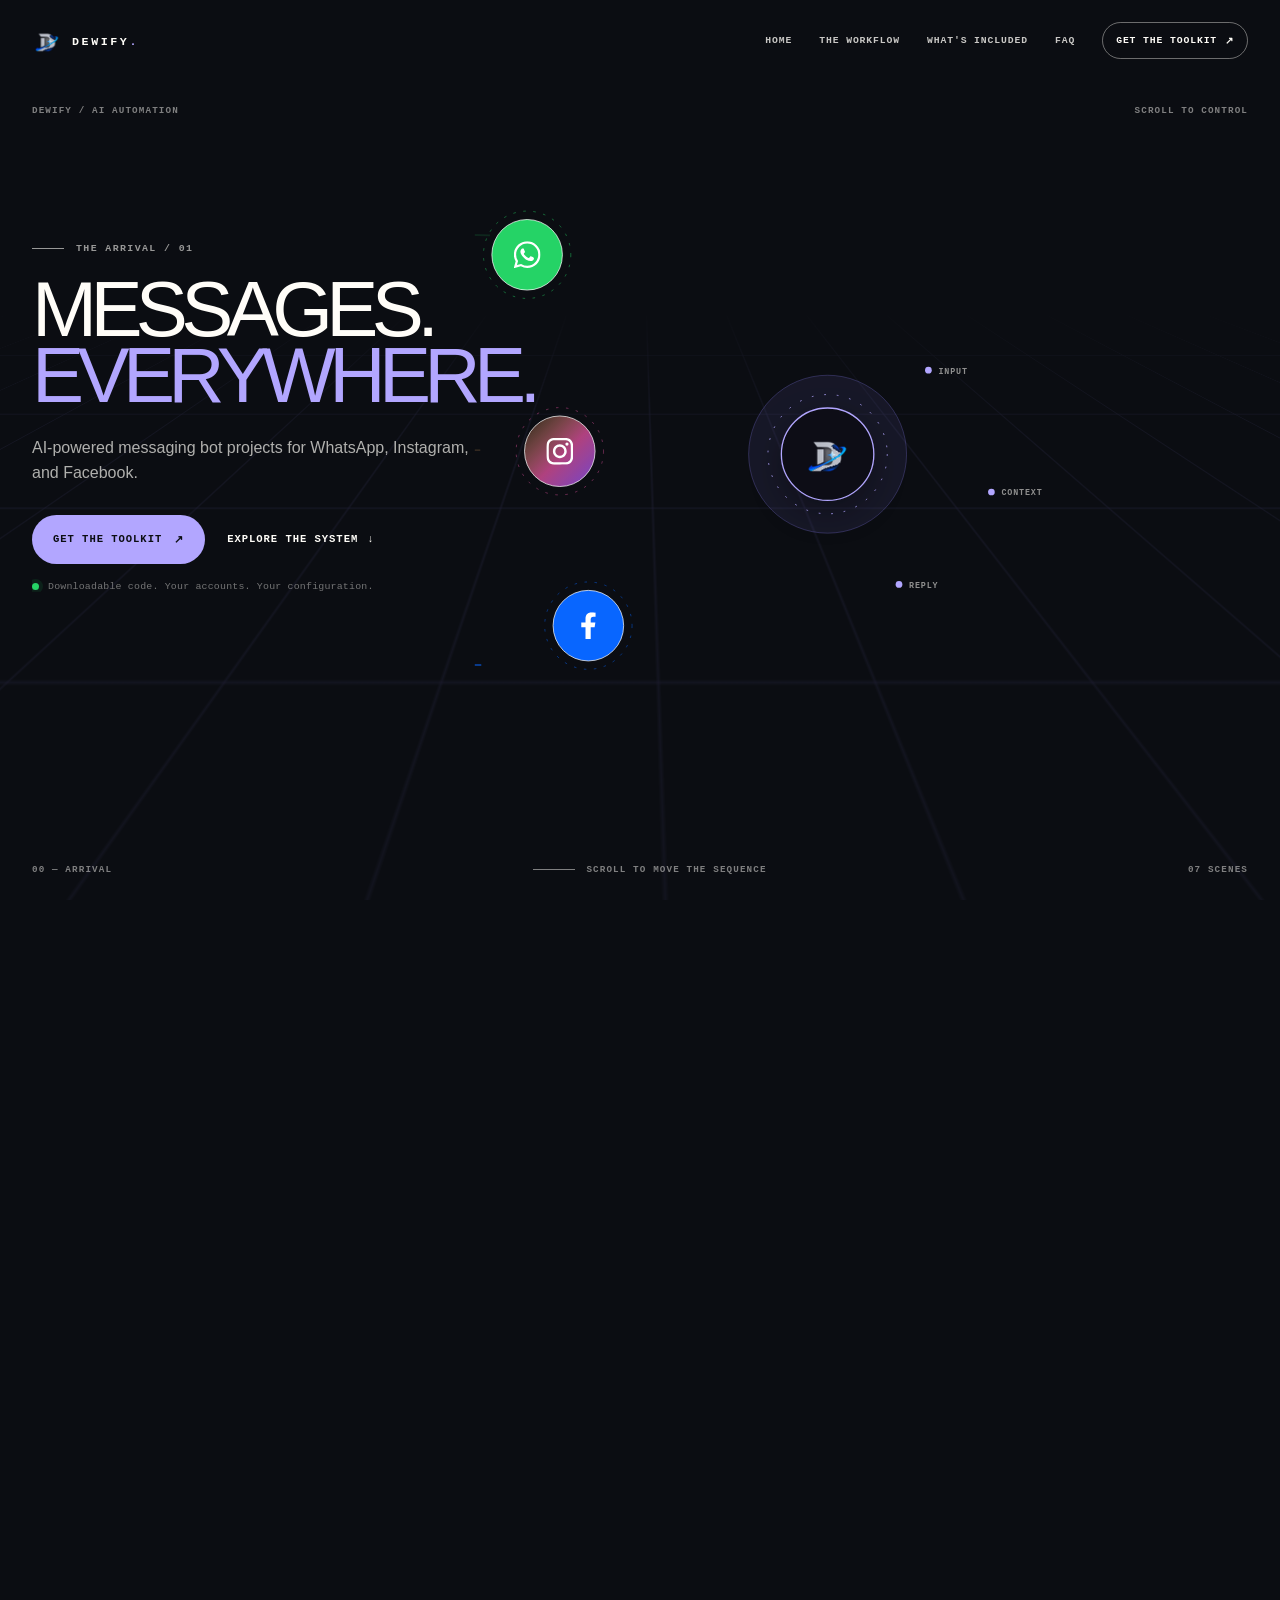
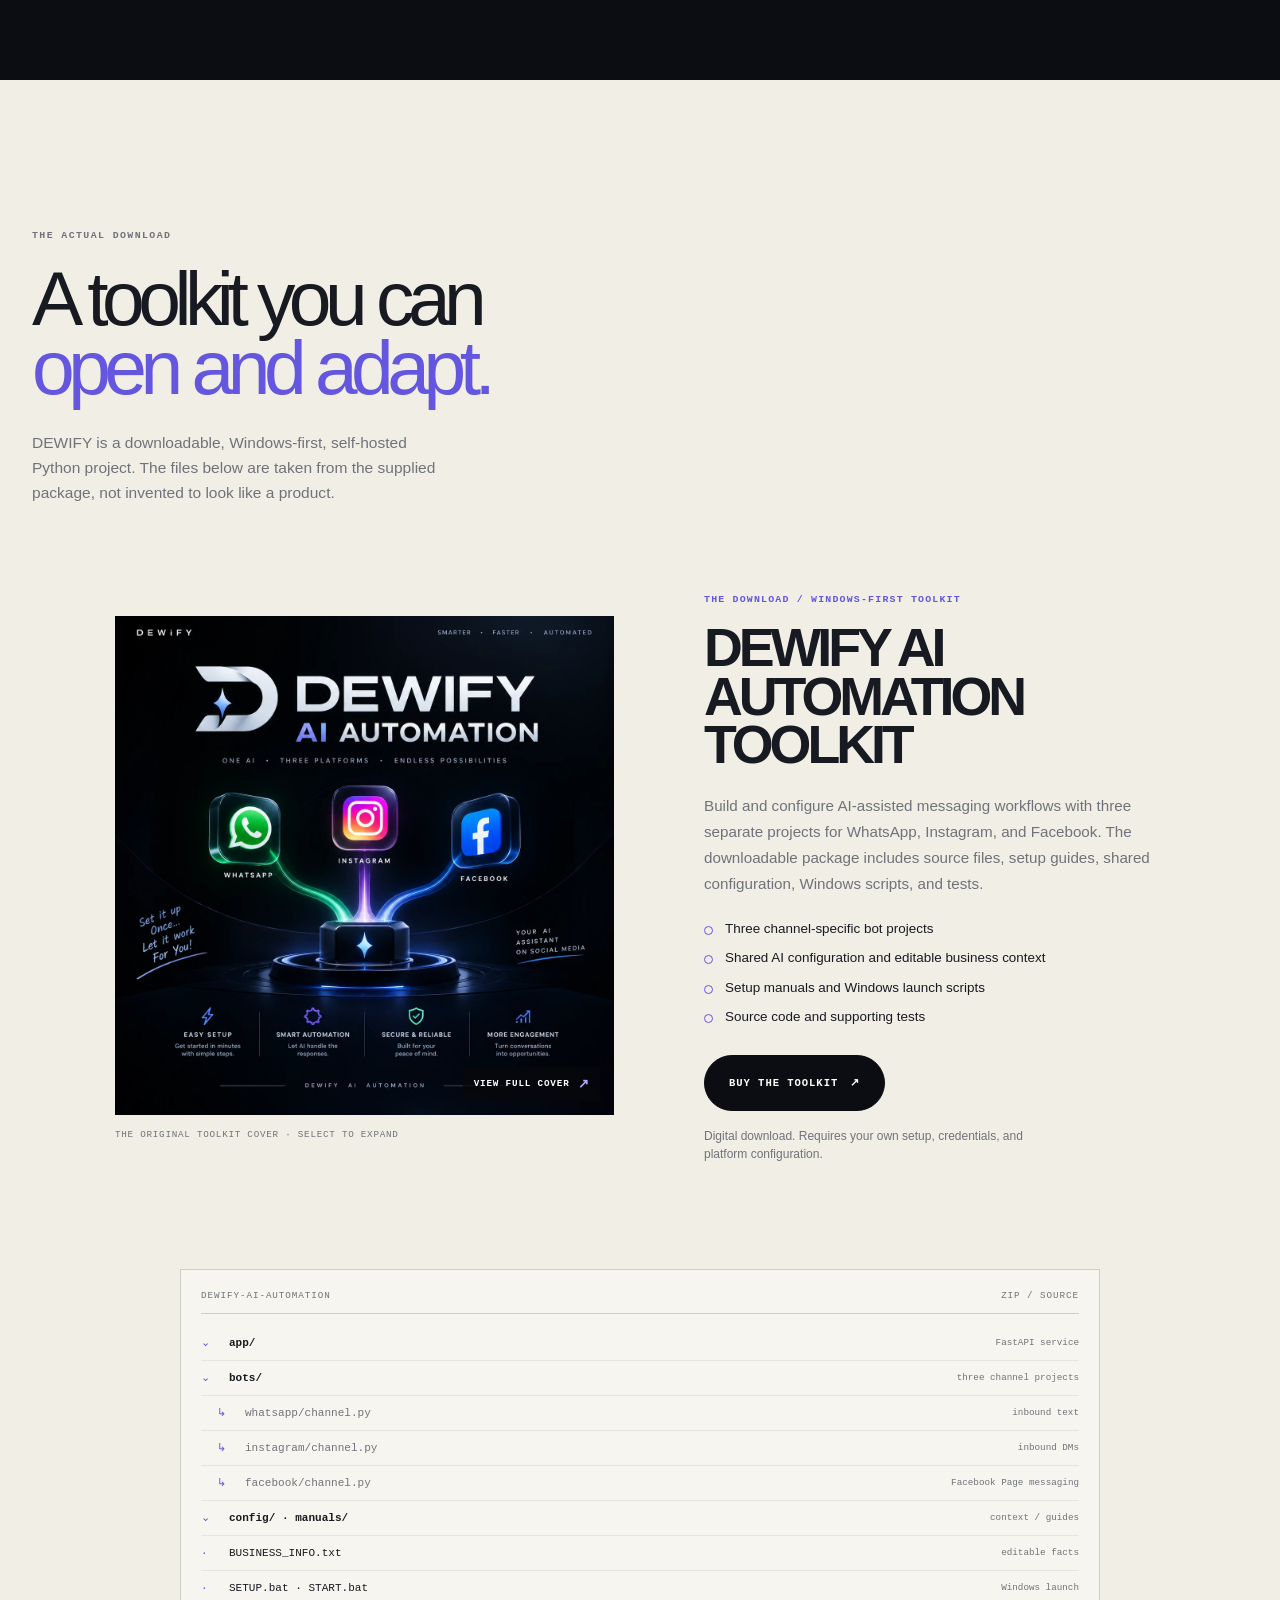
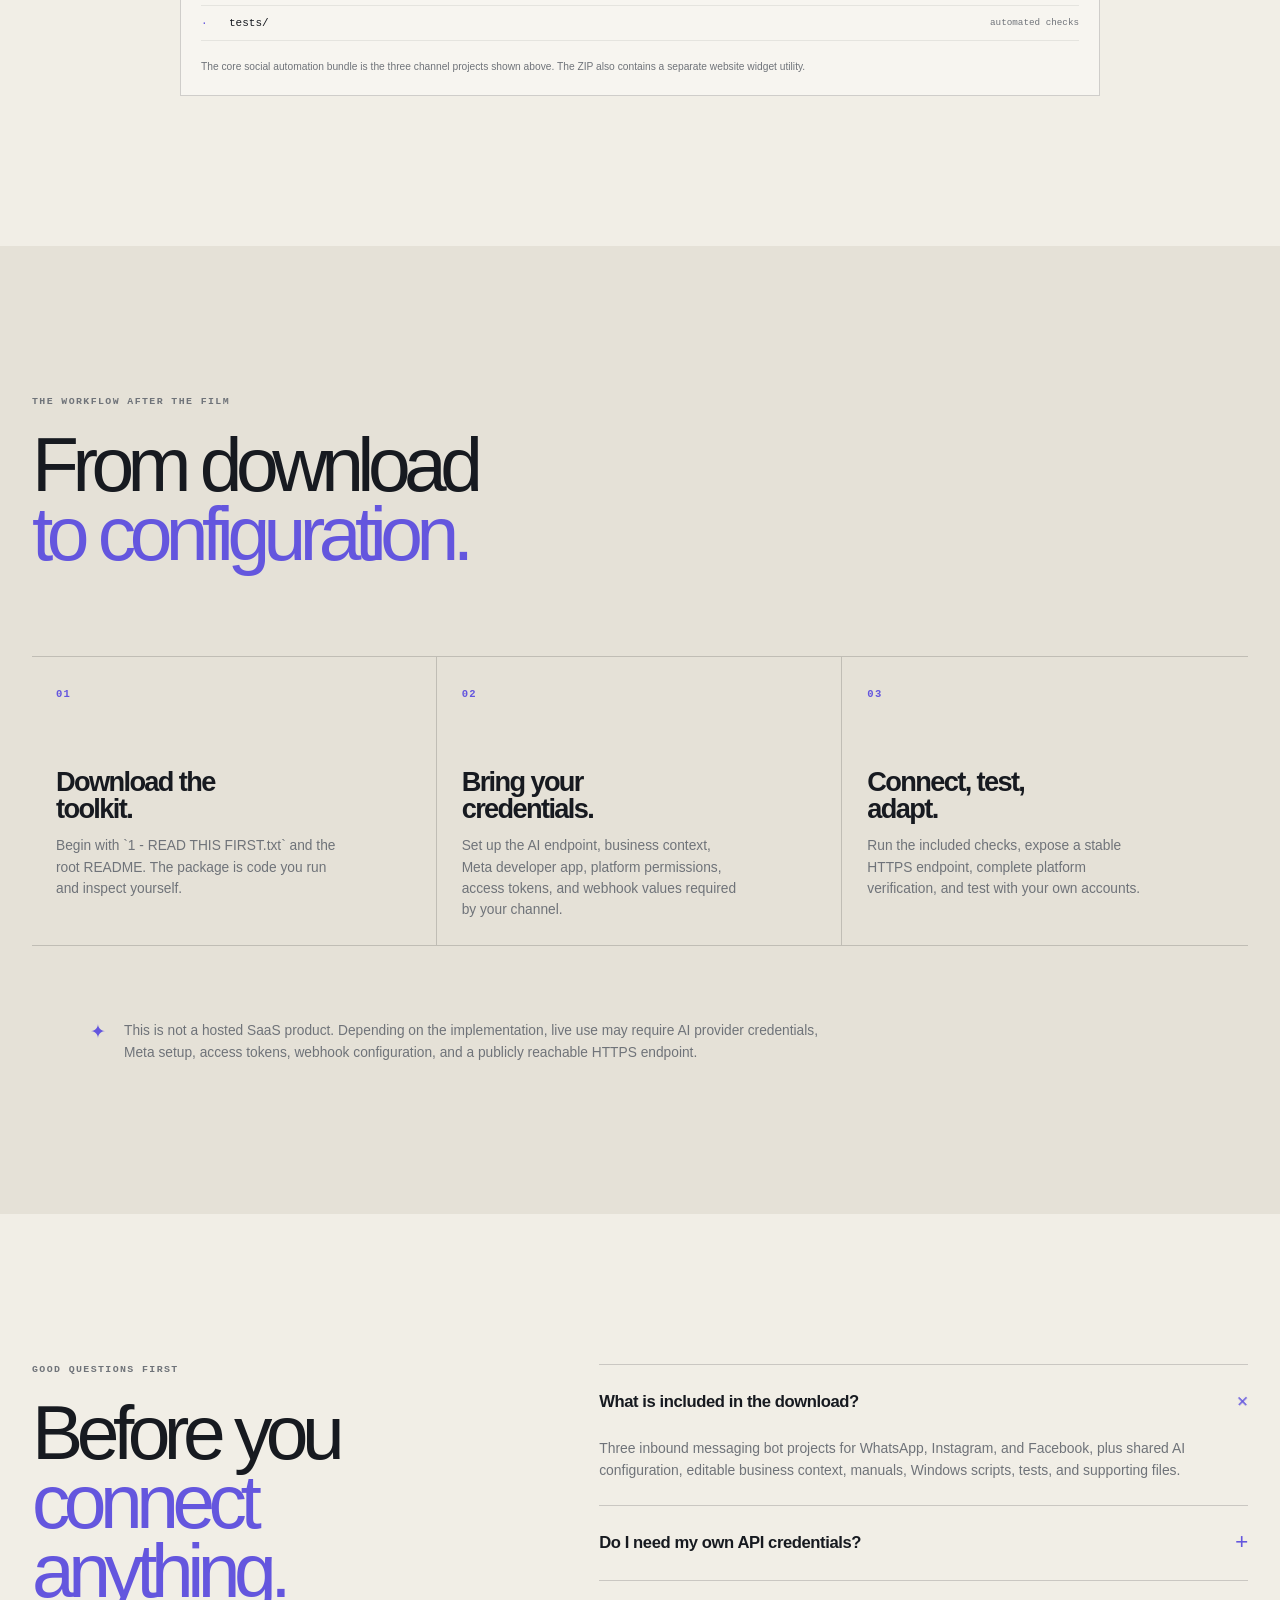
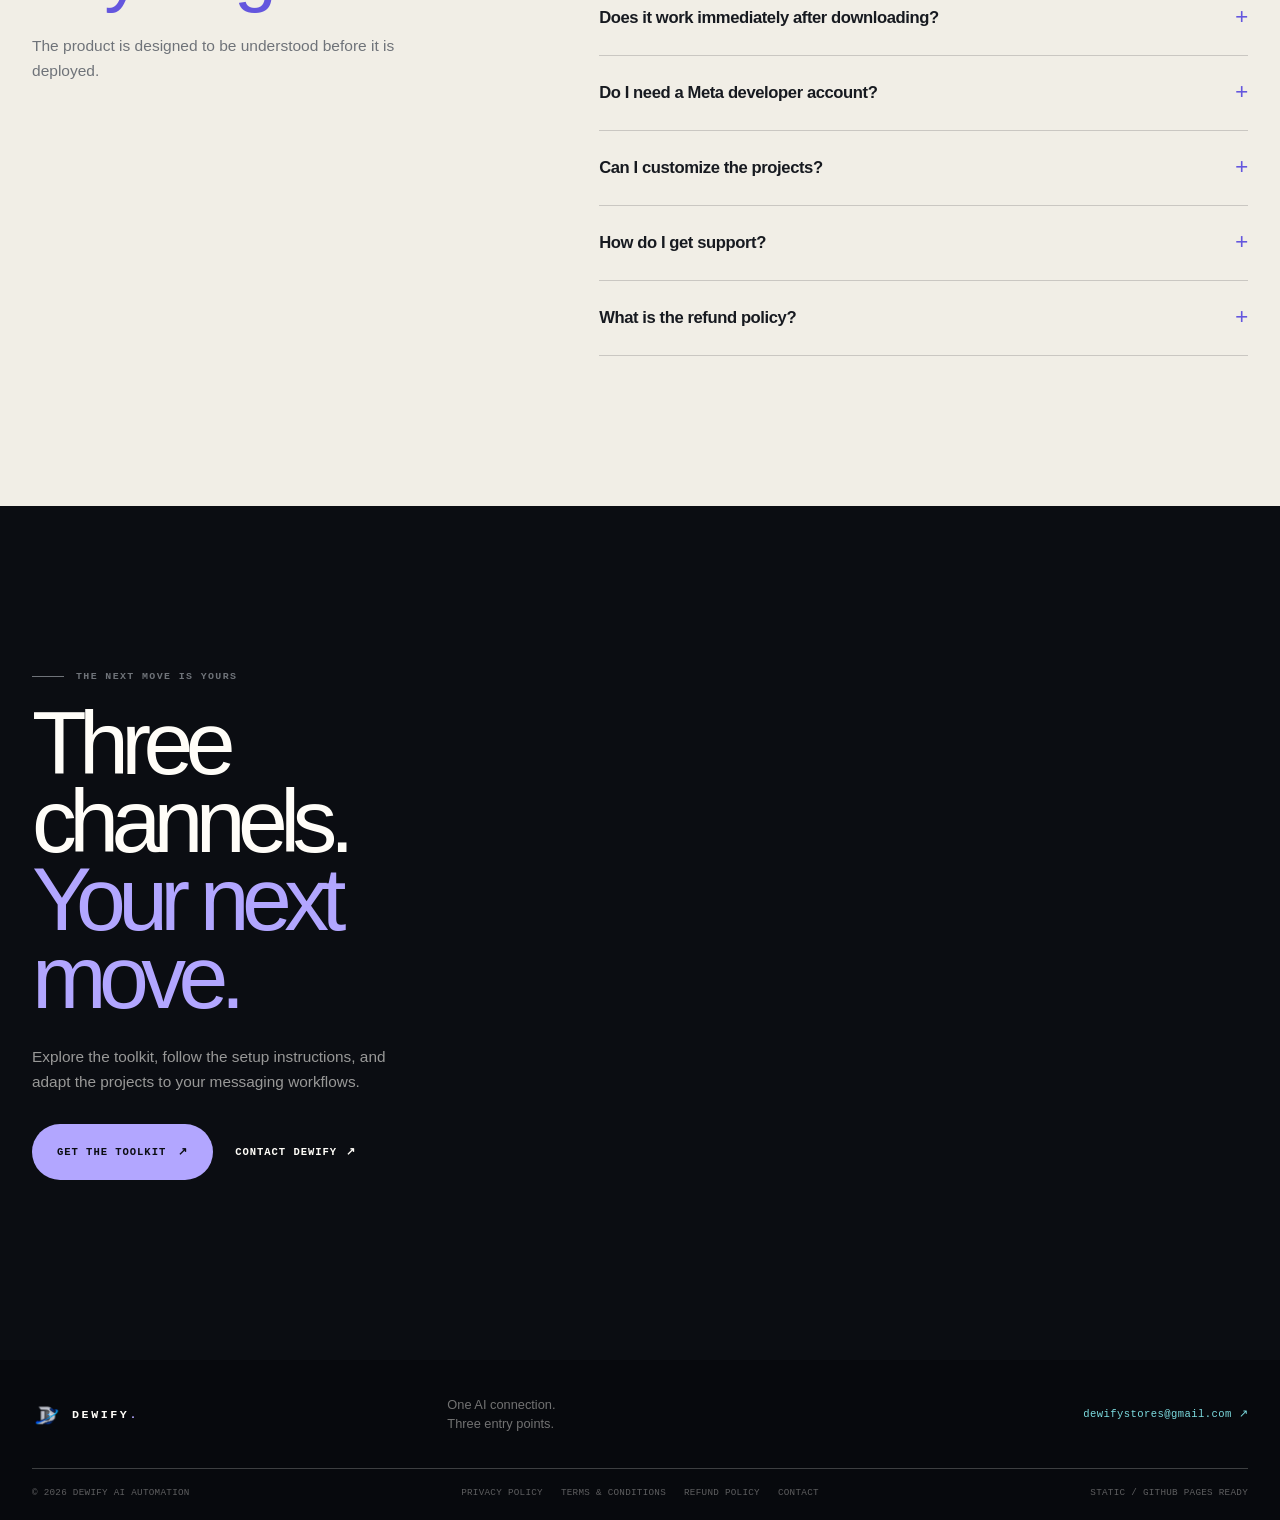
==== index.html @ 30bed389 "Add files via upload" ====
<!doctype html>
<html lang="en">
<head>
  <meta charset="utf-8">
  <meta name="viewport" content="width=device-width, initial-scale=1">
  <meta name="theme-color" content="#0b0d12">
  <meta name="description" content="DEWIFY AI AUTOMATION — a downloadable toolkit of WhatsApp, Instagram, and Facebook bot projects.">
  <meta property="og:type" content="website">
  <meta property="og:title" content="DEWIFY AI AUTOMATION — Messages. Everywhere.">
  <meta property="og:description" content="Three messaging-bot projects. One toolkit to inspect, configure, and adapt.">
  <meta property="og:image" content="assets/dewify-toolkit-cover.webp">
  <meta name="twitter:image" content="assets/dewify-toolkit-cover.webp">
  <meta name="twitter:card" content="summary">
  <link rel="icon" href="assets/favicon.ico" sizes="any">
  <link rel="icon" type="image/png" sizes="256x256" href="assets/dewify-mark.png">
  <link rel="stylesheet" href="style.css">
  <title>DEWIFY AI AUTOMATION — Messages. Everywhere.</title>
</head>
<body data-page="home">
  <a class="skip-link" href="#main-content">Skip to content</a>
  <div class="site-shell">
    <header class="site-header" data-header>
      <a class="wordmark" href="index.html" aria-label="DEWIFY AI AUTOMATION home">
        <img class="wordmark-mark" src="assets/dewify-mark.png" alt="" width="44" height="36" aria-hidden="true">
        <span class="wordmark-text">DEWIFY<span class="wordmark-dot">.</span></span>
      </a>
      <button class="menu-toggle" type="button" aria-expanded="false" aria-controls="site-nav" aria-label="Open navigation"><span></span><span></span></button>
      <nav class="site-nav" id="site-nav" aria-label="Primary navigation">
        <a href="#home">Home</a>
        <a href="#how-it-works">The Workflow</a>
        <a href="#package">What's Included</a>
        <a href="#faq">FAQ</a>
        <a class="nav-cta js-product-cta" href="mailto:dewifystores@gmail.com?subject=DEWIFY%20AI%20AUTOMATION%20Toolkit">Get the Toolkit <span aria-hidden="true">↗</span></a>
      </nav>
    </header>

    <main id="main-content">
      <section class="film" id="home" data-film aria-label="DEWIFY cinematic product story">
        <div class="film-pin">
          <div class="film-warm" aria-hidden="true"></div>
          <div class="film-grid" aria-hidden="true"></div>
          <video class="film-video" id="film-video" muted playsinline preload="metadata" poster="assets/field-loop-poster.jpg" aria-hidden="true">
            <source src="assets/field-loop.mp4" type="video/mp4">
          </video>
          <div class="film-topline"><span>DEWIFY / AI AUTOMATION</span><span>SCROLL TO CONTROL</span></div>

          <div class="film-graphic" aria-hidden="true">
            <svg class="workflow-svg" viewBox="0 0 1000 760" role="presentation">
              <defs>
                <linearGradient id="routeWa" x1="0" y1="0" x2="1" y2="1"><stop offset="0" stop-color="#25d366" stop-opacity=".12"/><stop offset="1" stop-color="#25d366" stop-opacity=".9"/></linearGradient>
                <linearGradient id="routeIg" x1="0" y1="0" x2="1" y2="1"><stop offset="0" stop-color="#f5b35e" stop-opacity=".12"/><stop offset=".55" stop-color="#d84f9a" stop-opacity=".8"/><stop offset="1" stop-color="#784bde" stop-opacity=".92"/></linearGradient>
                <linearGradient id="routeFb" x1="0" y1="0" x2="1" y2="1"><stop offset="0" stop-color="#0866ff" stop-opacity=".12"/><stop offset="1" stop-color="#0866ff" stop-opacity=".9"/></linearGradient>
                <filter id="nodeShadow" x="-50%" y="-50%" width="200%" height="200%"><feDropShadow dx="0" dy="14" stdDeviation="18" flood-color="#000" flood-opacity=".32"/></filter>
              </defs>
              <path class="route route--wa" d="M70 124 C260 124 325 280 490 385" pathLength="1"/>
              <path class="route route--ig" d="M70 380 C270 380 340 380 490 385" pathLength="1"/>
              <path class="route route--fb" d="M70 636 C255 636 330 490 490 385" pathLength="1"/>
              <path class="route route--orbit" d="M490 385 C640 295 765 308 930 218" pathLength="1"/>
              <path class="route route--orbit route--orbit-two" d="M490 385 C650 475 790 510 930 590" pathLength="1"/>

              <g class="platform-node platform-node--wa" data-platform="wa" transform="translate(70 124)"><circle class="node-disc node-disc--wa" r="42"/><image href="assets/whatsapp.svg" x="-16" y="-16" width="32" height="32"/><circle class="node-ring" r="52"/></g>
              <g class="platform-node platform-node--ig" data-platform="ig" transform="translate(70 380)"><circle class="node-disc node-disc--ig" r="42"/><image href="assets/instagram.svg" x="-16" y="-16" width="32" height="32"/><circle class="node-ring" r="52"/></g>
              <g class="platform-node platform-node--fb" data-platform="fb" transform="translate(70 636)"><circle class="node-disc node-disc--fb" r="42"/><image href="assets/facebook.svg" x="-16" y="-16" width="32" height="32"/><circle class="node-ring" r="52"/></g>

              <g class="core-node" data-core-node transform="translate(490 385)"><circle class="core-halo" r="94"/><circle class="core-disc" r="55" filter="url(#nodeShadow)"/><image href="assets/dewify-mark.png" x="-30" y="-30" width="60" height="60" preserveAspectRatio="xMidYMid meet"/><circle class="core-ring" r="71"/></g>
              <g class="signal-node signal-node--one"><circle r="4"/><text x="12" y="4">INPUT</text></g>
              <g class="signal-node signal-node--two"><circle r="4"/><text x="12" y="4">CONTEXT</text></g>
              <g class="signal-node signal-node--three"><circle r="4"/><text x="12" y="4">REPLY</text></g>
            </svg>
            <div class="message-shape message-shape--one"><span></span><span></span><span></span></div>
            <div class="message-shape message-shape--two"><span></span><span></span><span></span></div>
            <div class="message-shape message-shape--three"><span></span><span></span><span></span></div>
          </div>

          <div class="film-copy container">
            <article class="film-scene film-scene--arrival is-active" data-scene-copy="0" aria-hidden="false">
              <p class="scene-kicker"><span class="kicker-line"></span> THE ARRIVAL / 01</p>
              <h1>MESSAGES.<br><em>EVERYWHERE.</em></h1>
              <p class="scene-lede">AI-powered messaging bot projects for WhatsApp, Instagram, and Facebook.</p>
              <div class="scene-actions"><a class="button button--accent js-product-cta" href="mailto:dewifystores@gmail.com?subject=DEWIFY%20AI%20AUTOMATION%20Toolkit">Get the Toolkit <span aria-hidden="true">↗</span></a><a class="text-link text-link--light" href="#how-it-works">Explore the system <span aria-hidden="true">↓</span></a></div>
              <p class="scene-footnote"><span class="status-dot" aria-hidden="true"></span> Downloadable code. Your accounts. Your configuration.</p>
            </article>
            <article class="film-scene" data-scene-copy="1" aria-hidden="true"><p class="scene-kicker"><span class="kicker-line"></span> WHATSAPP / 02</p><h2>ONE CHANNEL.<br><em>CONNECTED.</em></h2><p class="scene-lede">A focused project for supported inbound WhatsApp text messages through the official Cloud API.</p><span class="scene-tag">CONCEPTUAL PATH / NOT A LIVE ACCOUNT</span></article>
            <article class="film-scene" data-scene-copy="2" aria-hidden="true"><p class="scene-kicker"><span class="kicker-line"></span> INSTAGRAM / 03</p><h2>ANOTHER CHANNEL.<br><em>SAME IDEA.</em></h2><p class="scene-lede">A separate Instagram messaging project shaped around the same configurable AI connection and business context.</p><span class="scene-tag">CONFIGURABLE / INSPECTABLE / ADAPTABLE</span></article>
            <article class="film-scene" data-scene-copy="3" aria-hidden="true"><p class="scene-kicker"><span class="kicker-line"></span> FACEBOOK / 04</p><h2>THREE PROJECTS.<br><em>ONE TOOLKIT.</em></h2><p class="scene-lede">Facebook completes the set with a separate Page messaging project, giving you three channel implementations in one toolkit.</p><span class="scene-tag">WHATSAPP · INSTAGRAM · FACEBOOK</span></article>
            <article class="film-scene film-scene--converge" data-scene-copy="4" aria-hidden="true"><p class="scene-kicker"><span class="kicker-line"></span> CONVERGENCE / 05</p><h2>YOUR WORKFLOW<br><em>STARTS HERE.</em></h2><p class="scene-lede">Follow the paths into one DEWIFY-branded starting point. The toolkit gives you components to configure, test, and make your own.</p><span class="scene-tag">ONE AI CONNECTION / THREE ENTRY POINTS</span></article>
            <article class="film-scene film-scene--product" data-scene-copy="5" aria-hidden="true"><p class="scene-kicker"><span class="kicker-line"></span> THE REAL PRODUCT / 06</p><h2>NOT JUST AN IDEA.<br><em>A TOOLKIT TO BUILD WITH.</em></h2><p class="scene-lede">Real files, manuals, scripts, and tests — not a fake dashboard and not a hosted service.</p><span class="scene-tag">PYTHON · CONFIG · MANUALS · TESTS</span></article>
            <article class="film-scene film-scene--finish" data-scene-copy="6" aria-hidden="true"><p class="scene-kicker"><span class="kicker-line"></span> THE FINISH / 07</p><h2>THREE CHANNELS.<br><em>YOUR NEXT MOVE.</em></h2><p class="scene-lede">Explore the toolkit, follow the setup instructions, and adapt the projects to your messaging workflows.</p><div class="scene-actions"><a class="button button--accent js-product-cta" href="mailto:dewifystores@gmail.com?subject=DEWIFY%20AI%20AUTOMATION%20Toolkit">Get the Toolkit <span aria-hidden="true">↗</span></a><a class="text-link text-link--light" href="mailto:dewifystores@gmail.com?subject=DEWIFY%20Support">Contact DEWIFY <span aria-hidden="true">↗</span></a></div></article>
          </div>
          <div class="film-file-card" aria-hidden="true"><span>DOWNLOAD / SOURCE</span><strong>DEWIFY-AI-AUTOMATION</strong><small>app/ · bots/ · config/ · manuals/</small></div>
          <div class="film-bottomline"><span data-film-progress>00 — ARRIVAL</span><span class="film-scroll-note"><span class="scroll-line"></span> Scroll to move the sequence</span><span>07 SCENES</span></div>
        </div>
      </section>

      <section class="calm-section package-section" id="package" aria-labelledby="package-title">
        <div class="container calm-intro"><p class="eyebrow">The actual download</p><h2 id="package-title">A toolkit you can<br><em>open and adapt.</em></h2><p class="calm-lede">DEWIFY is a downloadable, Windows-first, self-hosted Python project. The files below are taken from the supplied package, not invented to look like a product.</p></div>
        <div class="container package-grid">
          <article class="product-showcase" aria-labelledby="product-title">
            <div class="product-artwork">
              <button class="product-cover-open" type="button" data-cover-open aria-label="Open the full DEWIFY AI Automation Toolkit cover">
                <img class="product-cover-image" src="assets/dewify-toolkit-cover.webp" alt="DEWIFY AI Automation cover showing the brand mark and connected WhatsApp, Instagram, and Facebook platform icons" width="1254" height="1254" loading="lazy" decoding="async">
                <span class="cover-open-cue" aria-hidden="true">VIEW FULL COVER <span>↗</span></span>
              </button>
              <p class="product-image-caption">THE ORIGINAL TOOLKIT COVER · SELECT TO EXPAND</p>
            </div>
            <div class="product-copy">
              <p class="product-eyebrow">THE DOWNLOAD / WINDOWS-FIRST TOOLKIT</p>
              <h3 id="product-title">DEWIFY AI AUTOMATION TOOLKIT</h3>
              <p class="product-description">Build and configure AI-assisted messaging workflows with three separate projects for WhatsApp, Instagram, and Facebook. The downloadable package includes source files, setup guides, shared configuration, Windows scripts, and tests.</p>
              <ul class="product-includes" aria-label="Included in the toolkit">
                <li>Three channel-specific bot projects</li>
                <li>Shared AI configuration and editable business context</li>
                <li>Setup manuals and Windows launch scripts</li>
                <li>Source code and supporting tests</li>
              </ul>
              <a class="button button--dark button--large js-product-cta" data-contact-subject="Purchase request: DEWIFY AI AUTOMATION Toolkit" href="mailto:dewifystores@gmail.com?subject=Purchase%20request%3A%20DEWIFY%20AI%20AUTOMATION%20Toolkit">Buy the Toolkit <span aria-hidden="true">↗</span></a>
              <p class="product-requirement">Digital download. Requires your own setup, credentials, and platform configuration.</p>
            </div>
          </article>
          <div class="file-tree file-tree--large" aria-label="Product package file structure">
            <div class="tree-topline"><span>DEWIFY-AI-AUTOMATION</span><span>ZIP / SOURCE</span></div>
            <div class="tree-row tree-row--folder"><span class="tree-glyph" aria-hidden="true">⌄</span><strong>app/</strong><span>FastAPI service</span></div>
            <div class="tree-row tree-row--folder"><span class="tree-glyph" aria-hidden="true">⌄</span><strong>bots/</strong><span>three channel projects</span></div>
            <div class="tree-row tree-row--child"><span class="tree-glyph" aria-hidden="true">↳</span><code>whatsapp/channel.py</code><span>inbound text</span></div>
            <div class="tree-row tree-row--child"><span class="tree-glyph" aria-hidden="true">↳</span><code>instagram/channel.py</code><span>inbound DMs</span></div>
            <div class="tree-row tree-row--child"><span class="tree-glyph" aria-hidden="true">↳</span><code>facebook/channel.py</code><span>Facebook Page messaging</span></div>
            <div class="tree-row tree-row--folder"><span class="tree-glyph" aria-hidden="true">⌄</span><strong>config/ · manuals/</strong><span>context / guides</span></div>
            <div class="tree-row"><span class="tree-glyph" aria-hidden="true">·</span><code>BUSINESS_INFO.txt</code><span>editable facts</span></div>
            <div class="tree-row"><span class="tree-glyph" aria-hidden="true">·</span><code>SETUP.bat · START.bat</code><span>Windows launch</span></div>
            <div class="tree-row"><span class="tree-glyph" aria-hidden="true">·</span><code>tests/</code><span>automated checks</span></div>
            <p class="tree-footnote">The core social automation bundle is the three channel projects shown above. The ZIP also contains a separate website widget utility.</p>
          </div>
        </div>
      </section>

      <section class="calm-section workflow-section" id="how-it-works" aria-labelledby="workflow-title">
        <div class="container workflow-heading"><p class="eyebrow">The workflow after the film</p><h2 id="workflow-title">From download<br><em>to configuration.</em></h2></div>
        <div class="container workflow-steps">
          <article><span>01</span><h3>Download the toolkit.</h3><p>Begin with `1 - READ THIS FIRST.txt` and the root README. The package is code you run and inspect yourself.</p></article>
          <article><span>02</span><h3>Bring your credentials.</h3><p>Set up the AI endpoint, business context, Meta developer app, platform permissions, access tokens, and webhook values required by your channel.</p></article>
          <article><span>03</span><h3>Connect, test, adapt.</h3><p>Run the included checks, expose a stable HTTPS endpoint, complete platform verification, and test with your own accounts.</p></article>
        </div>
        <div class="container setup-callout"><span class="callout-mark">✦</span><p>This is not a hosted SaaS product. Depending on the implementation, live use may require AI provider credentials, Meta setup, access tokens, webhook configuration, and a publicly reachable HTTPS endpoint.</p></div>
      </section>

      <section class="calm-section faq-section" id="faq" aria-labelledby="faq-title">
        <div class="container faq-layout"><div class="faq-heading"><p class="eyebrow">Good questions first</p><h2 id="faq-title">Before you<br><em>connect anything.</em></h2><p class="calm-lede">The product is designed to be understood before it is deployed.</p></div><div class="faq-list">
          <details open><summary>What is included in the download?</summary><p>Three inbound messaging bot projects for WhatsApp, Instagram, and Facebook, plus shared AI configuration, editable business context, manuals, Windows scripts, tests, and supporting files.</p></details>
          <details><summary>Do I need my own API credentials?</summary><p>Yes. You supply the AI endpoint configuration and the relevant Meta credentials, account IDs, access tokens, app secret, verify token, and permissions required for the channel you choose.</p></details>
          <details><summary>Does it work immediately after downloading?</summary><p>No. You need to install prerequisites, configure the AI model and business information, set up the channel, and test the webhook before using it with real conversations.</p></details>
          <details><summary>Do I need a Meta developer account?</summary><p>For the WhatsApp, Instagram, and Facebook integrations, you need the corresponding Meta app/account setup and permissions described in the included manuals. Requirements vary by channel.</p></details>
          <details><summary>Can I customize the projects?</summary><p>Yes. The code and configuration are supplied for inspection and adaptation while keeping credentials private.</p></details>
          <details><summary>How do I get support?</summary><p>Email <a href="mailto:dewifystores@gmail.com">dewifystores@gmail.com</a> with the channel and setup step. Never send API keys, access tokens, or private `.env` files.</p></details>
          <details><summary>What is the refund policy?</summary><p>A specific refund policy was not supplied with the product files. Contact <a href="mailto:dewifystores@gmail.com">dewifystores@gmail.com</a> for the current policy before purchase.</p></details>
        </div></div>
      </section>

      <section class="finish-section" id="get-the-toolkit" aria-labelledby="finish-title"><div class="container finish-inner"><p class="eyebrow eyebrow--light"><span class="eyebrow-line"></span> The next move is yours</p><h2 id="finish-title">Three channels.<br><em>Your next move.</em></h2><p>Explore the toolkit, follow the setup instructions, and adapt the projects to your messaging workflows.</p><div class="finish-actions"><a class="button button--accent button--large js-product-cta" href="mailto:dewifystores@gmail.com?subject=DEWIFY%20AI%20AUTOMATION%20Toolkit">Get the Toolkit <span aria-hidden="true">↗</span></a><a class="text-link text-link--light" href="mailto:dewifystores@gmail.com?subject=DEWIFY%20Support">Contact DEWIFY <span aria-hidden="true">↗</span></a></div></div></section>
    </main>

    <footer class="site-footer"><div class="container footer-top"><a class="wordmark wordmark--footer" href="index.html" aria-label="DEWIFY AI AUTOMATION home"><img class="wordmark-mark" src="assets/dewify-mark.png" alt="" width="44" height="36" aria-hidden="true"><span class="wordmark-text">DEWIFY<span class="wordmark-dot">.</span></span></a><p>One AI connection.<br>Three entry points.</p><a class="footer-email" href="mailto:dewifystores@gmail.com">dewifystores@gmail.com <span aria-hidden="true">↗</span></a></div><div class="container footer-bottom"><span>© 2026 DEWIFY AI AUTOMATION</span><nav aria-label="Legal"><a href="privacy.html">Privacy Policy</a><a href="terms.html">Terms &amp; Conditions</a><a href="refund.html">Refund Policy</a><a href="contact.html">Contact</a></nav><span>Static / GitHub Pages ready</span></div></footer>
  </div>
  <dialog class="cover-lightbox" id="cover-lightbox" aria-label="Full DEWIFY toolkit cover">
    <button class="cover-lightbox-close" type="button" data-cover-close aria-label="Close full cover">CLOSE <span aria-hidden="true">×</span></button>
    <img src="assets/dewify-toolkit-cover.webp" alt="Full DEWIFY AI Automation Toolkit cover artwork" width="1254" height="1254" decoding="async">
    <p>DEWIFY AI AUTOMATION TOOLKIT</p>
  </dialog>
  <script src="script.js" defer></script>
</body>
</html>
---- style.css ----
:root {
  --ink: #0b0d12;
  --ink-soft: #141821;
  --paper: #f1eee6;
  --paper-deep: #e5e1d7;
  --white: #fffdf8;
  --text: #171a20;
  --muted: #6f7379;
  --line: rgba(23, 26, 32, .18);
  --line-light: rgba(255, 253, 248, .22);
  --accent: #8f82ff;
  --accent-hot: #b2a6ff;
  --cyan: #7ddde1;
  --green: #25d366;
  --ease: cubic-bezier(.2, .78, .2, 1);
  --max: 1240px;
  --sans: Inter, ui-sans-serif, -apple-system, BlinkMacSystemFont, "Segoe UI", Helvetica, Arial, sans-serif;
  --mono: "SFMono-Regular", Consolas, "Liberation Mono", Menlo, monospace;
}
* { box-sizing: border-box; }
html { background: var(--ink); scroll-behavior: smooth; }
body { margin: 0; overflow-x: hidden; color: var(--text); background: var(--paper); font-family: var(--sans); -webkit-font-smoothing: antialiased; }
body.menu-open { overflow: hidden; }
::selection { color: var(--white); background: var(--accent); }
a { color: inherit; text-decoration: none; }
button { color: inherit; font: inherit; }
img, video, svg { max-width: 100%; }
:focus { outline: none; }
:focus-visible { outline: 2px solid var(--accent); outline-offset: 4px; }
[id] { scroll-margin-top: 84px; }
.container { width: min(calc(100% - 64px), var(--max)); margin: 0 auto; }
.skip-link { position: fixed; z-index: 100; top: -60px; left: 20px; padding: 12px 16px; color: var(--ink); background: var(--accent-hot); font: 700 .68rem var(--mono); letter-spacing: .08em; text-transform: uppercase; transition: top .2s var(--ease); }
.skip-link:focus { top: 20px; }
.site-shell { overflow: clip; }
.site-header { position: fixed; z-index: 50; inset: 0 0 auto; display: flex; align-items: center; justify-content: space-between; padding: 22px max(32px, calc((100vw - var(--max)) / 2)); color: var(--white); background: transparent; transition: background-color .24s ease, padding .24s var(--ease); }
.site-header.is-scrolled { padding-top: 14px; padding-bottom: 14px; background: rgba(11, 13, 18, .85); backdrop-filter: blur(15px); }
.wordmark { display: inline-flex; align-items: center; gap: 10px; color: var(--white); font: 700 .73rem var(--mono); letter-spacing: .22em; text-transform: uppercase; }
.wordmark-mark { display: block; flex: 0 0 auto; width: 30px; height: 30px; object-fit: contain; border: 0; border-radius: 0; transform: none; }
.wordmark-text { transform: translateY(1px); }
.wordmark-dot { color: var(--accent-hot); }
.site-nav { display: flex; align-items: center; gap: 27px; font: 600 .61rem var(--mono); letter-spacing: .09em; text-transform: uppercase; }
.site-nav a { position: relative; opacity: .78; transition: opacity .2s ease, color .2s ease; }
.site-nav a:hover, .site-nav a:focus-visible { color: var(--cyan); opacity: 1; }
.site-nav a:not(.nav-cta)::after { content: ""; position: absolute; right: 0; bottom: -7px; left: 0; height: 1px; background: currentColor; transform: scaleX(0); transform-origin: right; transition: transform .2s var(--ease); }
.site-nav a:not(.nav-cta):hover::after, .site-nav a:not(.nav-cta):focus-visible::after { transform: scaleX(1); transform-origin: left; }
.nav-cta { display: inline-flex; align-items: center; gap: 8px; min-height: 37px; padding: 0 13px; border: 1px solid rgba(255, 253, 248, .4); border-radius: 999px; opacity: 1 !important; transition: color .18s ease, background-color .18s ease, border-color .18s ease; }
.nav-cta:hover, .nav-cta:focus-visible { color: var(--ink); background: var(--white); border-color: var(--white); }
.menu-toggle { display: none; width: 43px; height: 43px; align-items: center; justify-content: center; flex-direction: column; gap: 5px; border: 1px solid rgba(255, 253, 248, .45); border-radius: 50%; color: var(--white); background: transparent; cursor: pointer; }
.menu-toggle span { display: block; width: 15px; height: 1px; background: currentColor; transition: transform .18s var(--ease); }
.menu-toggle[aria-expanded="true"] span:first-child { transform: translateY(3px) rotate(45deg); }
.menu-toggle[aria-expanded="true"] span:last-child { transform: translateY(-3px) rotate(-45deg); }
/* The film */
.film { position: relative; height: 720vh; color: var(--white); background: var(--ink); }
.film-pin { position: sticky; top: 0; height: 100svh; min-height: 620px; overflow: hidden; isolation: isolate; background: var(--ink); }
.film-warm { position: absolute; z-index: -3; inset: 0; opacity: var(--warm, 0); background: var(--paper); transition: opacity .04s linear; }
.film-grid { position: absolute; z-index: -2; inset: 35% -12% -25%; opacity: .22; background-image: linear-gradient(rgba(141, 130, 255, .3) 1px, transparent 1px), linear-gradient(90deg, rgba(141, 130, 255, .3) 1px, transparent 1px); background-size: 80px 80px; transform: perspective(460px) rotateX(65deg); transform-origin: 50% 0; mask-image: linear-gradient(to bottom, transparent, #000 24%, transparent 89%); transition: opacity .4s ease; }
.film[data-scene="4"] .film-grid, .film[data-scene="5"] .film-grid { opacity: .08; }
.film-video { position: absolute; z-index: -1; top: 50%; right: 8%; width: min(50vw, 690px); aspect-ratio: 16 / 9; object-fit: cover; opacity: var(--video-opacity, 0); mix-blend-mode: screen; filter: saturate(.65) contrast(1.08); transform: translate3d(var(--pointer-x, 0px), calc(-50% + var(--pointer-y, 0px)), 0); pointer-events: none; }
.film-topline, .film-bottomline { position: absolute; z-index: 10; right: max(32px, calc((100vw - var(--max)) / 2)); left: max(32px, calc((100vw - var(--max)) / 2)); display: flex; justify-content: space-between; gap: 18px; color: rgba(255, 253, 248, .48); font: 600 .58rem var(--mono); letter-spacing: .12em; text-transform: uppercase; pointer-events: none; }
.film-topline { top: 105px; }
.film-bottomline { bottom: 25px; align-items: center; }
.film-scroll-note { display: inline-flex; align-items: center; gap: 11px; }
.scroll-line { display: inline-block; width: 42px; height: 1px; background: currentColor; }
.film-copy { position: absolute; z-index: 9; inset: 0; pointer-events: none; }
.film-scene { position: absolute; z-index: 1; top: 25%; left: 0; width: min(560px, 50%); opacity: 0; clip-path: inset(0 100% 0 0); transform: none; transition: clip-path .42s cubic-bezier(.16, 1, .3, 1), opacity .12s linear; }
.film-scene.is-active { z-index: 2; opacity: 1; clip-path: inset(0 0 0 0); transform: none; }
.film-scene.is-past { opacity: 0; clip-path: inset(0 0 0 100%); transform: none; }
.film-scene--arrival { top: 27%; }
.film-scene--converge, .film-scene--product { top: 24%; }
.film-scene--finish { top: 28%; }
.scene-kicker, .eyebrow { display: flex; align-items: center; gap: 12px; margin: 0 0 23px; color: rgba(255, 253, 248, .58); font: 700 .62rem var(--mono); letter-spacing: .14em; text-transform: uppercase; }
.kicker-line, .eyebrow-line { display: inline-block; width: 32px; height: 1px; background: currentColor; }
h1, h2, h3, p { margin-top: 0; }
h1, h2 { margin-bottom: 0; font-weight: 520; letter-spacing: -.085em; }
.film h1 { max-width: 100%; font-size: clamp(3.5rem, 6.1vw, 5.5rem); line-height: .84; }
.film h2 { max-width: 8ch; font-size: clamp(3.5rem, 6.3vw, 6.8rem); line-height: .88; }
h1 em, h2 em { color: var(--accent-hot); font-style: normal; }
.film[data-scene="4"] .film-scene, .film[data-scene="5"] .film-scene { color: var(--ink); }
.film[data-scene="4"] .scene-kicker, .film[data-scene="5"] .scene-kicker { color: rgba(23, 26, 32, .56); }
.film[data-scene="4"] .scene-lede, .film[data-scene="5"] .scene-lede { color: rgba(23, 26, 32, .63); }
.film[data-scene="4"] .scene-tag, .film[data-scene="5"] .scene-tag { color: rgba(23, 26, 32, .5); border-color: rgba(23, 26, 32, .26); }
.film[data-scene="4"] h2 em, .film[data-scene="5"] h2 em { color: #6456de; }
.scene-lede { max-width: 445px; margin: 28px 0 29px; color: rgba(255, 253, 248, .68); font-size: 1rem; line-height: 1.55; }
.scene-actions, .finish-actions { display: flex; flex-wrap: wrap; align-items: center; gap: 22px; pointer-events: auto; }
.scene-footnote, .cta-note { display: flex; align-items: center; gap: 9px; margin: 17px 0 0; color: rgba(255, 253, 248, .43); font: .62rem var(--mono); letter-spacing: .02em; }
.status-dot { width: 7px; height: 7px; border-radius: 50%; background: var(--green); box-shadow: 0 0 0 4px rgba(37, 211, 102, .1); }
.scene-tag { display: inline-flex; align-items: center; min-height: 31px; padding: 0 11px; border: 1px solid rgba(255, 253, 248, .28); color: rgba(255, 253, 248, .58); font: 600 .58rem var(--mono); letter-spacing: .08em; }
.button { display: inline-flex; align-items: center; justify-content: center; gap: 12px; min-height: 49px; padding: 0 20px; border: 1px solid transparent; border-radius: 999px; font: 800 .66rem var(--mono); letter-spacing: .09em; text-transform: uppercase; transition: color .18s ease, background-color .18s ease, border-color .18s ease, transform .18s var(--ease); }
.button:hover, .button:focus-visible { transform: translateY(-2px); }
.button--accent { color: var(--ink); background: var(--accent-hot); }
.button--accent:hover, .button--accent:focus-visible { color: var(--ink); background: var(--white); }
.button--large { min-height: 56px; padding-inline: 24px; }
.text-link { display: inline-flex; align-items: center; gap: 9px; color: var(--text); font: 700 .66rem var(--mono); letter-spacing: .09em; text-transform: uppercase; }
.text-link span { transition: transform .18s var(--ease); }
.text-link:hover span, .text-link:focus-visible span { transform: translate(3px, 3px); }
.text-link--light { color: var(--white); }
.film-graphic { position: absolute; z-index: 2; top: 50%; right: max(24px, calc((100vw - var(--max)) / 2 - 80px)); width: min(67vw, 840px); aspect-ratio: 1.2 / 1; transform: translate3d(var(--pointer-x, 0px), calc(-50% + var(--pointer-y, 0px)), 0); pointer-events: none; }
.workflow-svg { position: absolute; inset: 0; width: 100%; height: 100%; overflow: visible; }
.route { fill: none; stroke-width: 2.2; stroke-dasharray: 1; stroke-dashoffset: calc(1 - var(--route-draw, 0)); transition: none; }
.route--wa { stroke: url(#routeWa); }
.route--ig { stroke: url(#routeIg); }
.route--fb { stroke: url(#routeFb); }
.route--orbit { stroke: rgba(143, 130, 255, .6); stroke-width: 1.5; }
.route--orbit-two { stroke: rgba(125, 221, 225, .45); }
.platform-node { opacity: var(--node-opacity, 0); transform-origin: center; }
.node-disc { stroke: rgba(255, 255, 255, .85); stroke-width: 1; }
.node-disc--wa { fill: #25d366; }
.node-disc--ig { fill: url(#routeIg); }
.node-disc--fb { fill: #0866ff; }
.platform-node image { filter: brightness(0) invert(1); }
.node-ring { fill: none; stroke: currentColor; stroke-width: 1; stroke-dasharray: 3 9; opacity: .55; }
.platform-node--wa { color: #25d366; }
.platform-node--ig { color: #d84f9a; }
.platform-node--fb { color: #0866ff; }
.core-node { opacity: var(--core-opacity, 0); transform-origin: center; }
.core-halo { fill: rgba(143, 130, 255, .09); stroke: rgba(143, 130, 255, .3); stroke-width: 1; }
.core-disc { fill: var(--ink); stroke: var(--accent-hot); stroke-width: 1.5; }
.core-node image { image-rendering: auto; }
.core-ring { fill: none; stroke: var(--accent-hot); stroke-width: 1; stroke-dasharray: 2 13; }
.signal-node { opacity: var(--signal-opacity, 0); fill: var(--accent-hot); color: rgba(255, 253, 248, .54); font: 600 10px var(--mono); letter-spacing: .1em; }
.signal-node text { fill: currentColor; }
.signal-node--one { transform: translate(610px, 285px); }
.signal-node--two { transform: translate(685px, 430px); }
.signal-node--three { transform: translate(575px, 540px); }
.message-shape { position: absolute; width: 185px; padding: 17px; border: 1px solid rgba(255, 253, 248, .36); background: rgba(11, 13, 18, .52); opacity: var(--message-opacity, 0); transform: translate3d(var(--message-x, 0), var(--message-y, 0), 0) rotate(var(--message-rotate, 0deg)); transition: opacity .08s linear; }
.message-shape::after { content: ""; position: absolute; right: 15px; bottom: -8px; width: 15px; height: 15px; border-right: 1px solid rgba(255, 253, 248, .36); border-bottom: 1px solid rgba(255, 253, 248, .36); background: rgba(11, 13, 18, .52); transform: skew(0, 38deg); }
.message-shape span { display: block; width: 70%; height: 4px; margin-bottom: 7px; background: rgba(255, 253, 248, .72); }
.message-shape span:nth-child(2) { width: 50%; opacity: .55; }
.message-shape span:nth-child(3) { width: 82%; margin-bottom: 0; opacity: .3; }
.message-shape--one { top: 23%; left: 8%; }
.message-shape--two { top: 45%; left: 32%; }
.message-shape--three { top: 64%; left: 6%; }
.film-file-card { position: absolute; z-index: 5; right: max(35px, calc((100vw - var(--max)) / 2)); bottom: 16%; display: flex; align-items: flex-start; flex-direction: column; gap: 7px; padding: 15px 17px; border: 1px solid rgba(255, 253, 248, .28); color: var(--white); background: rgba(11, 13, 18, .74); opacity: 0; transform: translate3d(0, 24px, 0); transition: opacity .22s ease, transform .45s var(--ease); pointer-events: none; }
.film-file-card span { color: var(--cyan); font: 600 .55rem var(--mono); letter-spacing: .13em; }
.film-file-card strong { font: 700 .8rem var(--mono); }
.film-file-card small { color: rgba(255, 253, 248, .5); font: .62rem var(--mono); }
.film[data-scene="5"] .film-file-card { opacity: 1; transform: translate3d(0, 0, 0); }
.film[data-scene="6"] .film-file-card { opacity: .25; }
/* Calm information scenes */
.calm-section { padding: 150px 0; color: var(--text); background: var(--paper); }
.calm-section:nth-of-type(odd) { background: var(--paper-deep); }
.calm-intro, .workflow-heading { max-width: var(--max); margin-bottom: 88px; }
.eyebrow { color: var(--muted); }
.calm-intro h2, .workflow-heading h2, .faq-heading h2 { font-size: clamp(3.3rem, 6vw, 6.1rem); line-height: .9; }
.calm-intro h2 em, .workflow-heading h2 em, .faq-heading h2 em { color: #6456de; }
.calm-lede { max-width: 410px; margin: 28px 0 0; color: var(--muted); font-size: .97rem; line-height: 1.62; }
.package-grid { display: block; width: min(calc(100% - 64px), 1100px); margin-inline: auto; }
.file-tree--large { max-width: 920px; margin-inline: auto; }
/* Product artwork: preserve the cover's true square ratio; no browser-window mockup. */
.product-showcase { display: grid; grid-template-columns: minmax(0, 1.04fr) minmax(270px, .96fr); gap: clamp(38px, 7vw, 92px); align-items: center; max-width: 1050px; margin: 0 auto 105px; }
.product-artwork { min-width: 0; width: 100%; }
.product-cover-open { position: relative; display: block; width: 100%; padding: 0; border: 0; color: inherit; background: transparent; text-align: left; cursor: zoom-in; }
.product-cover-image { display: block; width: 100%; height: auto; aspect-ratio: 1 / 1; object-fit: contain; border: 0; transform: translateZ(0); transition: filter .2s ease, transform .28s cubic-bezier(.2, .78, .2, 1); }
.product-cover-open:hover .product-cover-image, .product-cover-open:focus-visible .product-cover-image { filter: brightness(1.06); transform: scale(1.012); }
.cover-open-cue { position: absolute; right: 14px; bottom: 14px; display: inline-flex; align-items: center; gap: 8px; padding: 9px 11px; color: #fff; background: rgba(7, 9, 13, .76); font: 600 .58rem var(--mono); letter-spacing: .09em; }
.cover-open-cue span { color: var(--accent-hot); font-size: .8rem; }
.product-image-caption { margin: 13px 0 0; color: var(--muted); font: .58rem var(--mono); letter-spacing: .08em; line-height: 1.5; }
.product-copy { max-width: 470px; }
.product-eyebrow { margin: 0 0 18px; color: #6456de; font: 700 .62rem var(--mono); letter-spacing: .12em; }
.product-copy h3 { max-width: 11ch; margin: 0; color: var(--text); font-size: clamp(2.4rem, 4.2vw, 4rem); font-weight: 570; letter-spacing: -.075em; line-height: .91; }
.product-description { margin: 24px 0 22px; color: var(--muted); font-size: .95rem; line-height: 1.7; }
.product-includes { display: grid; gap: 10px; margin: 0 0 28px; padding: 0; list-style: none; }
.product-includes li { position: relative; padding-left: 21px; color: var(--text); font-size: .84rem; line-height: 1.45; }
.product-includes li::before { content: ""; position: absolute; top: .53em; left: 0; width: 7px; height: 7px; border: 1px solid #6456de; border-radius: 50%; }
.button--dark { color: var(--white); background: var(--ink); border-color: var(--ink); }
.button--dark:hover, .button--dark:focus-visible { color: var(--ink); background: var(--accent-hot); border-color: var(--accent-hot); }
.product-requirement { max-width: 360px; margin: 16px 0 0; color: var(--muted); font-size: .75rem; line-height: 1.55; }
.cover-lightbox { position: fixed; inset: 0; width: min(94vw, 1000px); max-width: none; max-height: 94svh; padding: 48px 22px 22px; border: 1px solid rgba(255, 255, 255, .15); color: var(--white); background: #080a0f; overflow: auto; }
.cover-lightbox[open] { display: flex; align-items: center; flex-direction: column; justify-content: center; gap: 12px; }
.cover-lightbox::backdrop { background: rgba(0, 0, 0, .88); backdrop-filter: blur(4px); }
.cover-lightbox > img { display: block; width: auto; height: auto; max-width: min(100%, 800px); max-height: calc(94svh - 105px); aspect-ratio: 1 / 1; object-fit: contain; }
.cover-lightbox > p { margin: 0; color: rgba(255, 253, 248, .55); font: .6rem var(--mono); letter-spacing: .1em; text-align: center; }
.cover-lightbox-close { position: absolute; top: 12px; right: 12px; display: inline-flex; align-items: center; gap: 8px; padding: 9px 11px; border: 1px solid rgba(255, 255, 255, .24); color: var(--white); background: transparent; font: 600 .6rem var(--mono); letter-spacing: .08em; cursor: pointer; }
.cover-lightbox-close span { color: var(--accent-hot); font-size: 1rem; line-height: 1; }
.file-tree { padding: 20px; border: 1px solid var(--line); background: rgba(255, 255, 255, .38); font: .69rem var(--mono); }
.tree-topline { display: flex; justify-content: space-between; gap: 20px; margin-bottom: 12px; padding-bottom: 12px; border-bottom: 1px solid var(--line); color: var(--muted); font-size: .58rem; letter-spacing: .1em; }
.tree-row { display: grid; grid-template-columns: 20px minmax(0, 1fr) minmax(90px, auto); gap: 8px; align-items: center; min-height: 35px; border-bottom: 1px solid rgba(23, 26, 32, .08); }
.tree-row strong { font-weight: 650; }
.tree-row code { overflow-wrap: anywhere; }
.tree-row > span:last-child { color: var(--muted); font-size: .58rem; text-align: right; }
.tree-row--child { padding-left: 16px; color: var(--muted); }
.tree-glyph { color: #6456de; }
.tree-footnote { margin: 18px 0 0; color: var(--muted); font: .64rem var(--sans); line-height: 1.55; }
.workflow-section { background: var(--paper-deep); }
.workflow-steps { display: grid; grid-template-columns: repeat(3, 1fr); gap: 1px; border-top: 1px solid var(--line); border-bottom: 1px solid var(--line); }
.workflow-steps article { min-height: 275px; padding: 26px 24px 24px; border-right: 1px solid var(--line); }
.workflow-steps article:last-child { border-right: 0; }
.workflow-steps span { color: #6456de; font: 700 .66rem var(--mono); letter-spacing: .12em; }
.workflow-steps h3 { max-width: 220px; margin: 68px 0 13px; font-size: 1.7rem; line-height: .98; letter-spacing: -.06em; }
.workflow-steps p { max-width: 280px; margin: 0; color: var(--muted); font-size: .86rem; line-height: 1.55; }
.setup-callout { display: flex; gap: 18px; align-items: flex-start; max-width: 760px; margin-top: 74px; margin-left: max(32px, calc((100% - var(--max)) / 2 + 70px)); }
.setup-callout p { margin: 0; color: var(--muted); font-size: .86rem; line-height: 1.6; }
.callout-mark { color: #6456de; font-size: 1.2rem; }
.faq-section { background: var(--paper); }
.faq-layout { display: grid; grid-template-columns: minmax(0, .72fr) minmax(360px, 1fr); gap: 100px; align-items: start; }
.faq-list { border-top: 1px solid var(--line); }
details { border-bottom: 1px solid var(--line); }
summary { display: flex; align-items: center; justify-content: space-between; gap: 20px; min-height: 74px; padding: 16px 0; color: var(--text); font-size: 1.04rem; font-weight: 650; letter-spacing: -.025em; cursor: pointer; list-style: none; }
summary::-webkit-details-marker { display: none; }
summary::after { content: "+"; color: #6456de; font: 400 1.4rem var(--mono); transition: transform .18s var(--ease); }
details[open] summary::after { transform: rotate(45deg); }
details p { max-width: 600px; margin: -2px 34px 23px 0; color: var(--muted); font-size: .87rem; line-height: 1.62; }
details a, .legal-copy a { color: #6456de; text-decoration: underline; text-underline-offset: 3px; }
.finish-section { padding: 165px 0 180px; color: var(--white); background: var(--ink); }
.finish-inner { display: flex; align-items: flex-start; flex-direction: column; }
.finish-inner h2 { max-width: 8ch; font-size: clamp(3.7rem, 7vw, 7rem); line-height: .87; }
.finish-inner h2 em { color: var(--accent-hot); }
.finish-inner > p:not(.eyebrow):not(.cta-note) { max-width: 380px; margin: 29px 0; color: rgba(255, 253, 248, .58); font-size: .96rem; line-height: 1.6; }
.finish-actions { pointer-events: auto; }
.cta-note--light { color: rgba(255, 253, 248, .42); }
/* Footer */
.site-footer { color: var(--white); background: #07090d; }
.footer-top { display: grid; grid-template-columns: 1fr 1fr 1fr; gap: 30px; align-items: center; padding-top: 35px; padding-bottom: 35px; border-bottom: 1px solid var(--line-light); }
.footer-top p { margin: 0; color: rgba(255, 253, 248, .43); font-size: .8rem; line-height: 1.5; }
.footer-email { justify-self: end; color: var(--cyan); font: .66rem var(--mono); letter-spacing: .04em; }
.footer-bottom { display: flex; justify-content: space-between; gap: 20px; padding-top: 18px; padding-bottom: 22px; color: rgba(255, 253, 248, .35); font: .58rem var(--mono); letter-spacing: .03em; text-transform: uppercase; }
.footer-bottom nav { display: flex; flex-wrap: wrap; justify-content: center; gap: 18px; }
.footer-bottom a { transition: color .18s ease; }
.footer-bottom a:hover, .footer-bottom a:focus-visible { color: var(--white); }
/* Legal pages */
.page-hero { min-height: 46vh; display: flex; align-items: end; padding: 155px 0 70px; color: var(--white); background: radial-gradient(circle at 78% 45%, rgba(143, 130, 255, .22), transparent 31%), var(--ink); }
.page-hero h1 { max-width: 9ch; margin: 0; font-size: clamp(4rem, 8vw, 7.5rem); line-height: .88; }
.page-hero h1 em { color: var(--accent-hot); }
.legal-section { padding: 95px 0 130px; background: var(--paper); }
.legal-layout { display: grid; grid-template-columns: 220px minmax(0, 720px); gap: 85px; align-items: start; }
.legal-aside { position: sticky; top: 110px; padding-top: 5px; color: var(--muted); font: .64rem var(--mono); letter-spacing: .05em; line-height: 1.7; }
.legal-aside a { display: block; margin-top: 8px; color: var(--text); text-decoration: underline; text-underline-offset: 3px; }
.legal-copy h2 { margin: 48px 0 15px; font-size: 1.65rem; letter-spacing: -.04em; }
.legal-copy h2:first-child { margin-top: 0; }
.legal-copy p, .legal-copy li { color: #5f646d; font-size: .94rem; line-height: 1.7; }
.legal-copy ul { padding-left: 20px; }
.legal-copy .notice { margin: 0 0 32px; padding: 18px 20px; border-left: 3px solid #6456de; background: rgba(143, 130, 255, .09); color: var(--text); font-size: .83rem; line-height: 1.6; }
.contact-card { display: flex; align-items: center; justify-content: space-between; gap: 25px; margin-top: 35px; padding: 25px; border: 1px solid var(--line); background: rgba(255, 255, 255, .35); }
.contact-card p { margin: 0; }
.contact-card a { font: 600 .76rem var(--mono); }
@media (max-width: 980px) {
  .film { height: 660vh; }
  .film-graphic { right: -2vw; width: 66vw; }
  .film-scene { width: 48%; }
  .package-grid, .faq-layout { gap: 55px; }
  .product-showcase { gap: 34px; }
}
@media (max-width: 720px) {
  .container { width: min(calc(100% - 40px), var(--max)); }
  .site-header { padding: 17px 20px; }
  .site-header.is-scrolled { padding-top: 11px; padding-bottom: 11px; }
  .menu-toggle { display: inline-flex; }
  .site-nav { position: fixed; inset: 69px 14px auto; display: flex; align-items: stretch; flex-direction: column; gap: 0; padding: 8px; border: 1px solid rgba(255, 253, 248, .24); background: rgba(11, 13, 18, .97); opacity: 0; pointer-events: none; transform: translateY(-7px); transition: opacity .18s ease, transform .18s var(--ease); }
  .site-nav.is-open { opacity: 1; pointer-events: auto; transform: translateY(0); }
  .site-nav a { display: flex; align-items: center; min-height: 48px; padding: 0 14px; }
  .site-nav a:not(.nav-cta)::after { display: none; }
  .site-nav .nav-cta { justify-content: center; margin-top: 6px; border-radius: 7px; }
  .film { height: 600vh; }
  .film-pin { min-height: 660px; }
  .film-topline { top: 89px; right: 20px; left: 20px; font-size: .5rem; }
  .film-bottomline { right: 20px; bottom: 18px; left: 20px; font-size: .5rem; }
  .film-scroll-note { display: none; }
  .film-copy { inset: 0; width: 100%; max-width: none; margin: 0; padding: 0; }
  .film-scene { top: 22%; left: 20px; width: calc(100% - 40px); }
  .film-scene--arrival { top: 19%; }
  .film-scene--converge, .film-scene--product { top: 16%; }
  .film-scene--finish { top: 18%; }
  .film h1 { max-width: 100%; font-size: clamp(2.3rem, 11.2vw, 4.4rem); line-height: .86; }
  .film h2 { max-width: 8ch; font-size: clamp(3rem, 12vw, 5rem); }
  .scene-lede { max-width: 330px; font-size: .86rem; }
  .scene-actions { gap: 16px; }
  .film-graphic { top: 57%; right: -21%; width: 126vw; transform: translateY(-50%); opacity: .88; }
  .film-video { top: 57%; right: -18%; width: 122vw; transform: translateY(-50%); }
  .film-grid { inset: 42% -30% -20%; background-size: 58px 58px; }
  .message-shape { width: 135px; padding: 12px; }
  .film-file-card { right: 20px; bottom: 18%; padding: 12px; }
  .film-file-card strong { font-size: .65rem; }
  .film-file-card small { font-size: .52rem; }
  .calm-section { padding: 98px 0; }
  .calm-intro, .workflow-heading { margin-bottom: 58px; }
  .calm-intro h2, .workflow-heading h2, .faq-heading h2 { font-size: clamp(3.1rem, 14vw, 5.2rem); }
  .package-grid, .faq-layout { display: block; }
  .package-grid { width: calc(100% - 40px); }
  .product-showcase { display: flex; flex-direction: column; align-items: stretch; gap: 35px; margin-bottom: 70px; }
  .product-artwork { max-width: 520px; margin-inline: auto; }
  .product-copy { max-width: 520px; }
  .product-copy h3 { max-width: 12ch; font-size: clamp(2.5rem, 11vw, 4rem); }
  .cover-lightbox { width: 100%; max-width: 100%; max-height: 100svh; padding: 52px 12px 16px; border: 0; }
  .cover-lightbox > img { max-width: 100%; max-height: calc(100svh - 105px); }
  .file-tree { overflow-x: auto; }
  .tree-row { min-width: 430px; }
  .workflow-steps { display: block; }
  .workflow-steps article { min-height: 0; padding: 23px 0; border-right: 0; border-bottom: 1px solid var(--line); }
  .workflow-steps article:last-child { border-bottom: 0; }
  .workflow-steps h3 { margin: 38px 0 12px; font-size: 1.45rem; }
  .setup-callout { margin: 54px auto 0; }
  .faq-list { margin-top: 49px; }
  summary { min-height: 68px; font-size: .95rem; }
  details p { margin-right: 0; font-size: .82rem; }
  .finish-section { padding: 108px 0 120px; }
  .finish-inner h2 { font-size: clamp(3.5rem, 15vw, 6rem); }
  .footer-top { display: flex; align-items: flex-start; flex-direction: column; gap: 22px; }
  .footer-email { align-self: flex-start; }
  .footer-bottom { align-items: flex-start; flex-direction: column; gap: 25px; }
  .footer-bottom nav { justify-content: flex-start; }
  .legal-section { padding: 70px 0 100px; }
  .legal-layout { display: block; }
  .legal-aside { position: static; margin-bottom: 52px; }
  .legal-copy h2 { margin-top: 38px; font-size: 1.4rem; }
  .contact-card { align-items: flex-start; flex-direction: column; }
}
@media (prefers-reduced-motion: reduce) {
  *, *::before, *::after { scroll-behavior: auto !important; transition-duration: .01ms !important; animation-duration: .01ms !important; animation-iteration-count: 1 !important; }
  html { scroll-behavior: auto; }
  .film { height: auto; }
  .film-pin { position: relative; height: auto; min-height: 0; padding: 130px 0 90px; }
  .film-warm { display: none; }
  .film-scene { position: relative; top: auto; left: auto; width: min(calc(100% - 40px), var(--max)); margin: 0 auto 95px; opacity: 1 !important; clip-path: none !important; transform: none !important; visibility: visible !important; pointer-events: auto; }
  .film-scene:not(.film-scene--arrival) { padding-top: 30px; border-top: 1px solid rgba(255, 253, 248, .22); }
  .product-cover-open:hover .product-cover-image, .product-cover-open:focus-visible .product-cover-image { transform: none; }
  .film-graphic { position: relative; top: auto; right: auto; width: min(calc(100% - 40px), 620px); margin: -25px auto 70px; transform: none; opacity: .75; }
  .film-video { position: relative; top: auto; right: auto; display: block; width: min(calc(100% - 40px), 620px); margin: -25px auto 70px; transform: none; opacity: .7; }
  .film-file-card, .film-bottomline { display: none; }
  .film-copy { position: relative; inset: auto; }
  .film-topline { top: 94px; }
  .route { stroke-dashoffset: 0; }
  .platform-node, .core-node, .signal-node, .message-shape { opacity: 1; }
  .message-shape { transform: none; position: relative; top: auto; left: auto; margin: -16px 0 30px auto; }
  .film[data-scene] .film-scene { color: var(--white); }
}
@media (hover: none), (pointer: coarse) {
  .button:hover, .button:focus-visible { transform: none; }
}
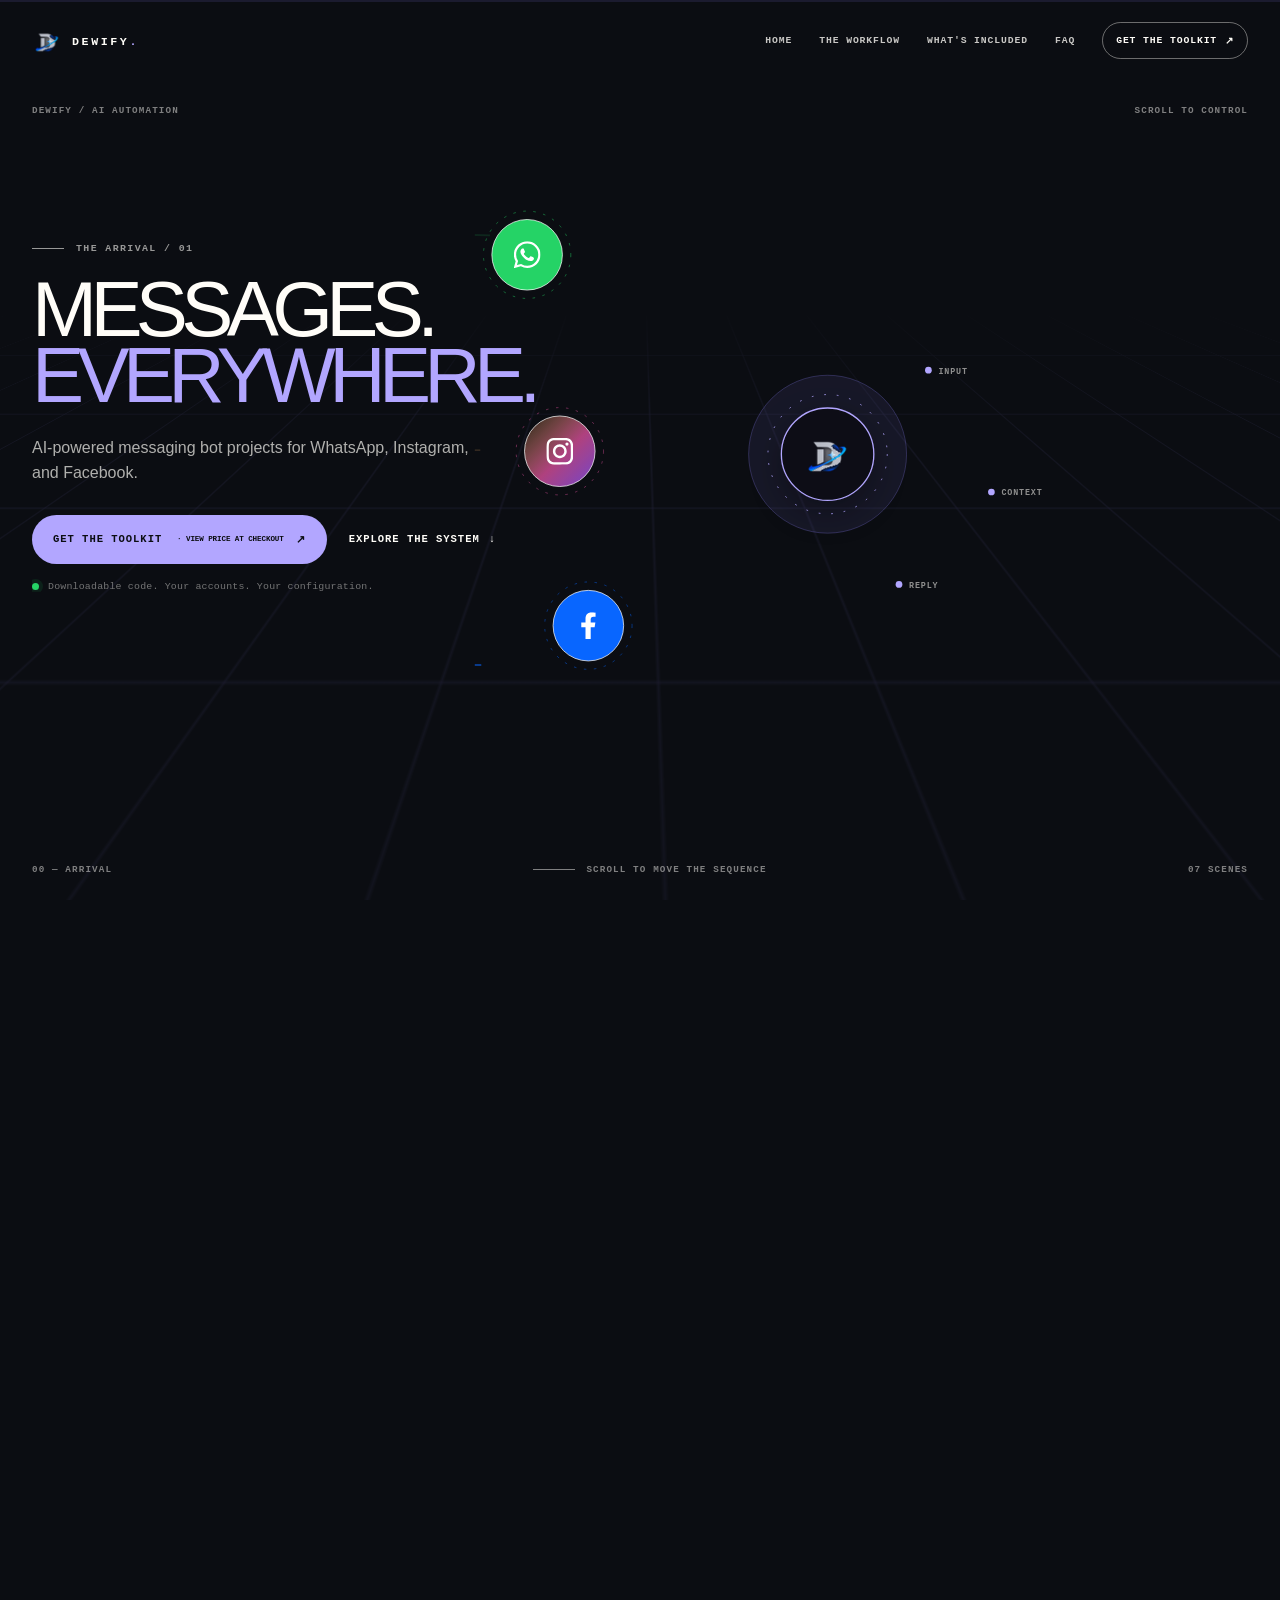
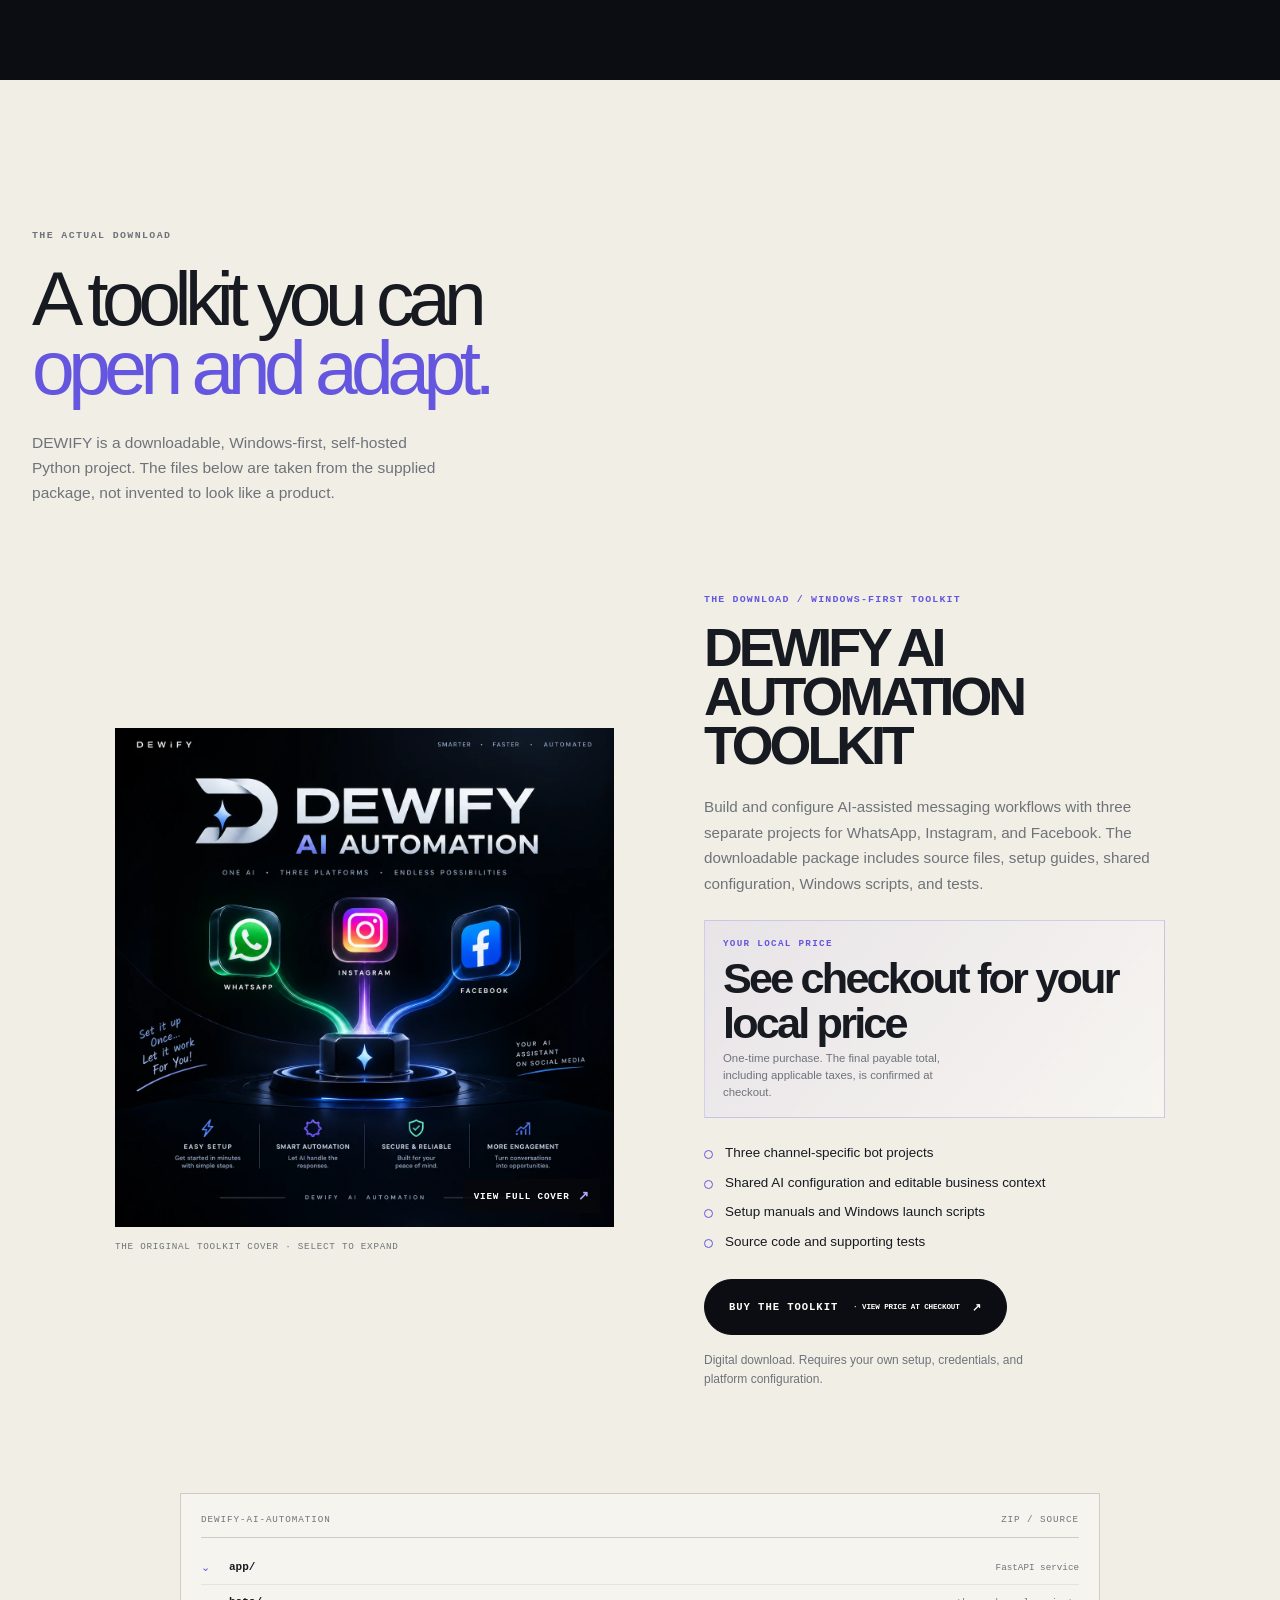
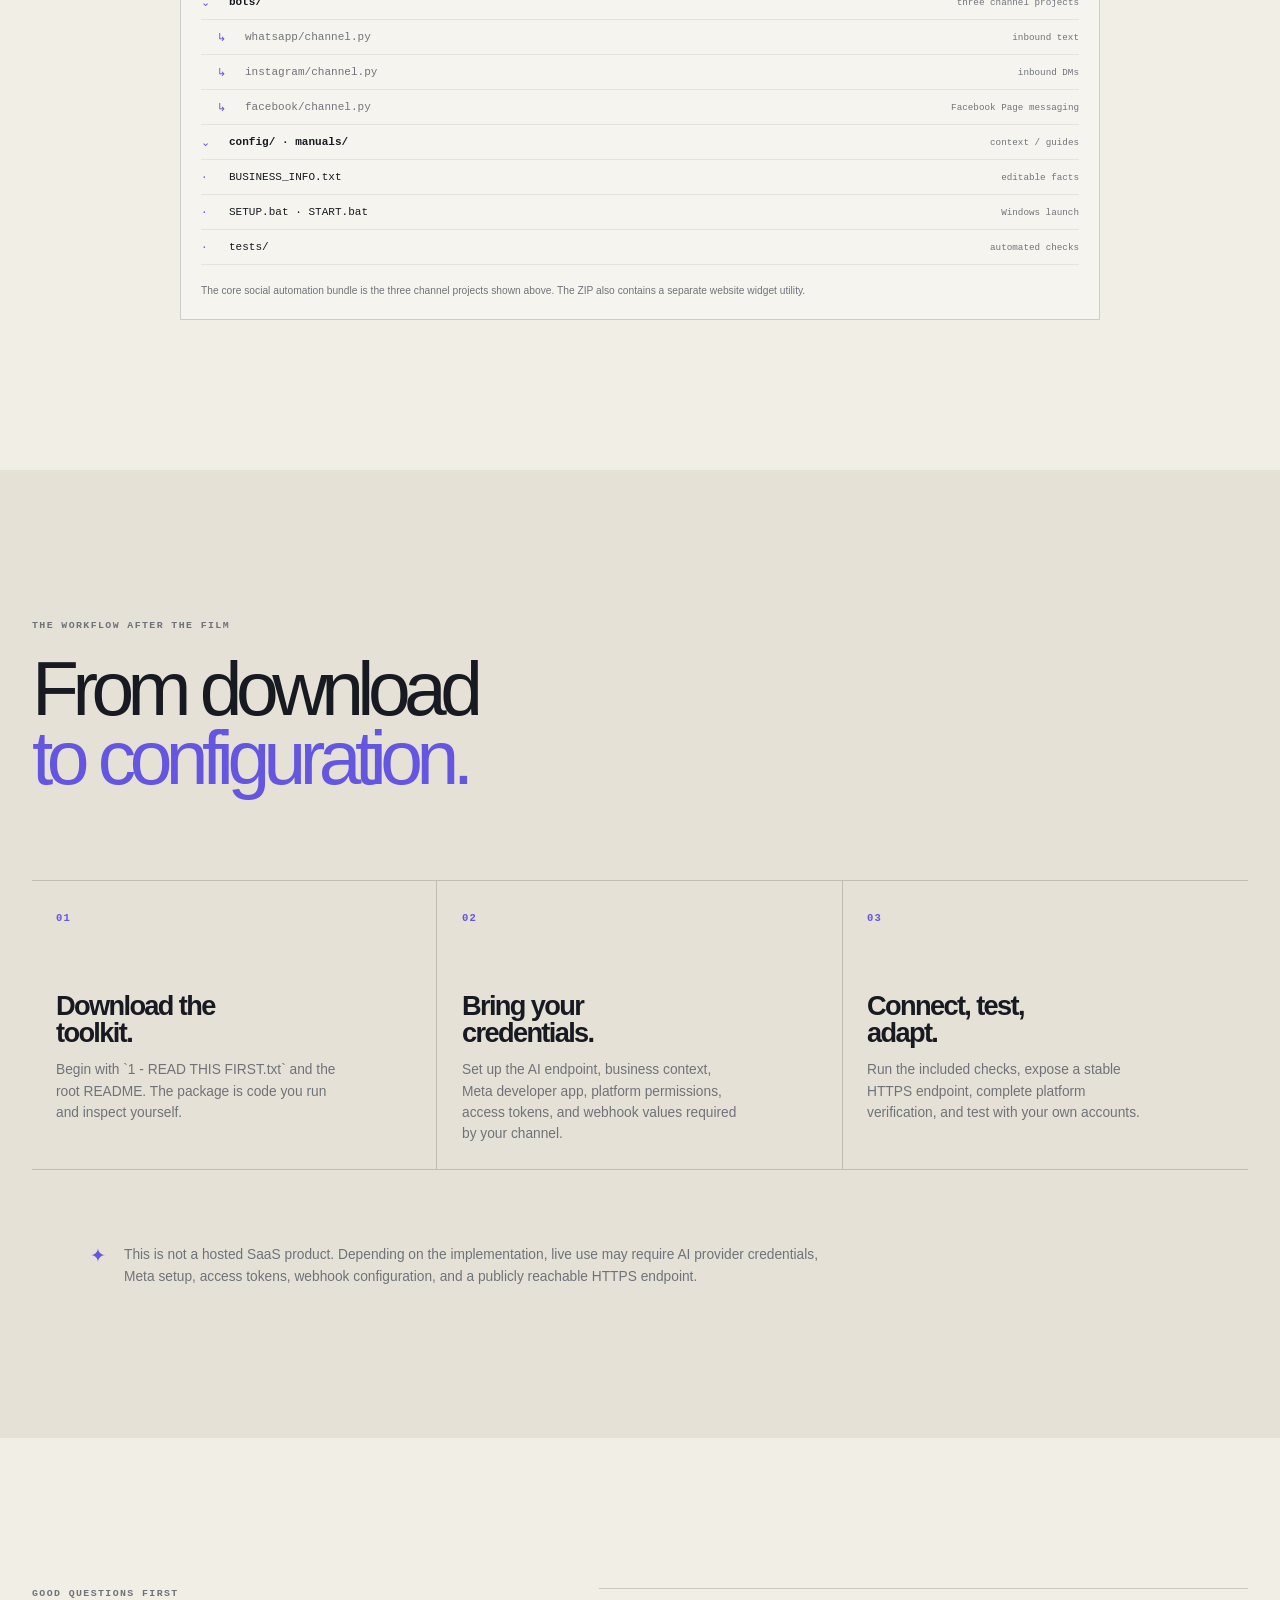
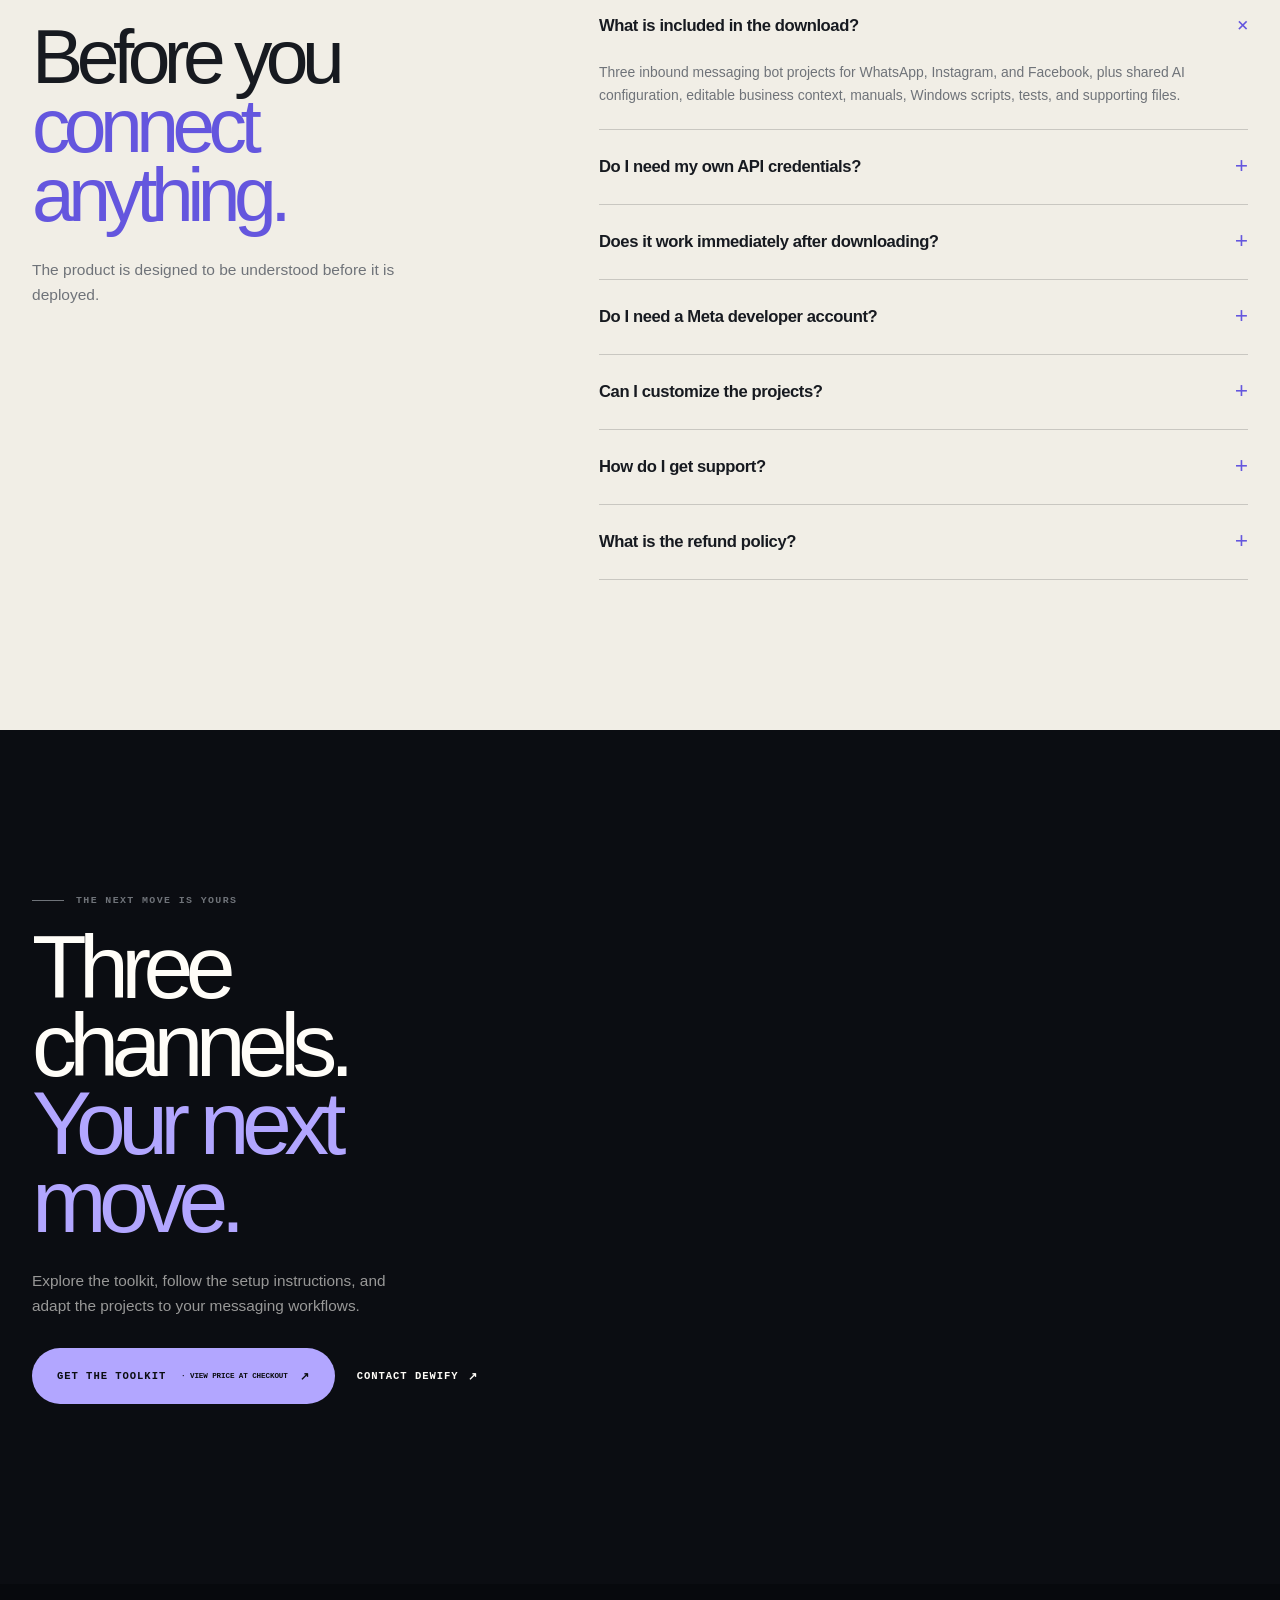
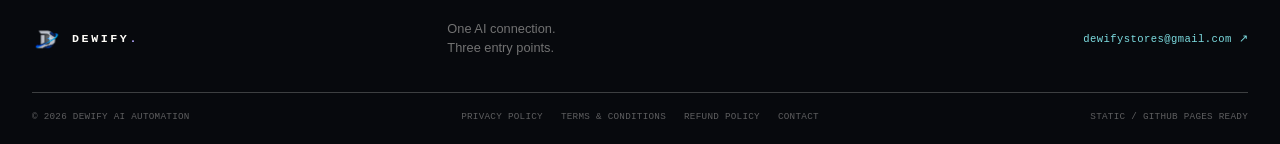
==== commit 9df585a1: "Update index.html" ====
--- a/index.html
+++ b/index.html
@@ -166,5 +166,6 @@
     <p>DEWIFY AI AUTOMATION TOOLKIT</p>
   </dialog>
   <script src="script.js" defer></script>
+  <script src="paddle-scroll-upgrade.js" defer></script>
 </body>
 </html>
